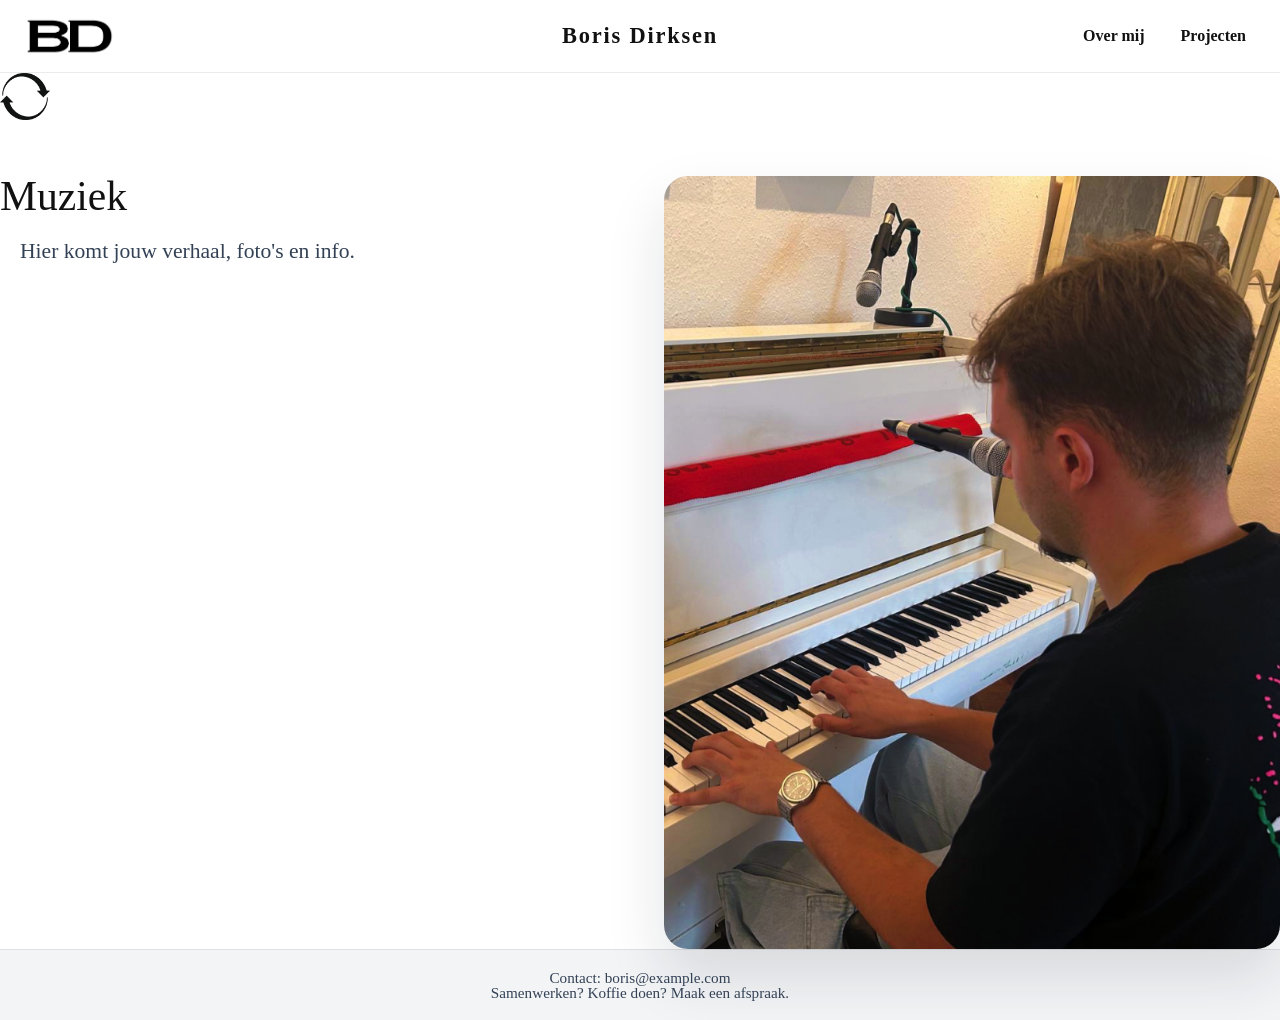
==== muziek.html @ dd3550a6 "Add files via upload" ====
<!DOCTYPE html>
<html lang="nl">

<head>
    <meta charset="UTF-8">
    <meta name="viewport" content="width=device-width, initial-scale=1.0">
    <title>Muziek</title>
    <link rel="stylesheet" href="css/style.css">
    <link rel="stylesheet" href="css/reset.css">
</head>

<body>

    <header class="main-header">
        <a href="index.html" class="brand"><img src="assets/logo-boris.png" alt="Boris Dirksen" class="logo-bd"></a>
        <h1 class="brand">Boris Dirksen</h1>
        <nav class="top-nav">
            <a href="over.html">Over mij</a>
            <a href="projecten.html">Projecten</a>
        </nav>
    </header>

    <main class="music-page">
        <a class="back-link" href="javascript:history.back()"><img src="assets/terugknop.png" alt="" class="terugknop"></a>
        <div class="about-content">
            <div class="about-copy">
                <h1>Muziek</h1>
                <p>Hier komt jouw verhaal, foto's en info.</p>
            </div>
            <div class="about-image">
                <img src="assets/boris.png" alt="Muziek afbeelding">
            </div>
        </div>
    </main>

    <footer class="site-footer">
        <p><strong>Contact:</strong> boris@example.com</p>
        <p>Samenwerken? Koffie doen? Maak een afspraak.</p>
    </footer>

</body>

</html>
---- css/style.css ----
/* Reset */
*,
*::before,
*::after {
    margin: 0;
    padding: 0;
    box-sizing: border-box;
}

html,
body {
    width: 100%;
    min-height: 100%;
    scroll-behavior: smooth;
}

body {
    background: #fff;
    color: #111;
}

a {
    color: inherit;
    text-decoration: none;
}

img {
    display: block;
    width: 100%;
    height: auto;
}

/* Header */
.main-header {
    position: sticky;
    top: 0;
    width: 100%;
    z-index: 1000;
    display: flex;
    justify-content: space-between;
    align-items: center;
    padding: 16px 24px;
    background: rgba(255, 255, 255, 0.78);
    backdrop-filter: blur(12px);
    border-bottom: 1px solid rgba(0, 0, 0, 0.08);
}

.terugknop {
    width: 50px;
    height: 100%;
    display: inline-block;
    transform-origin: center;
    transition: transform 300ms ease-in-out;
}

.terugknop:hover {
    transform: scale(1.2) rotate(720deg);
    /* 3 x 360 = 1080 graden */
}

.main-project-detail {
    max-width: 1300px;
    margin: 0 auto;
}

.brand {
    font-size: 1.4rem;
    font-weight: 800;
    letter-spacing: 0.08em;
}

.main-header>h1.brand {
    font-weight: 800 !important;
    position: absolute;
    left: 50%;
    transform: translateX(-50%);
}

.logo-bd {
    height: 40px;
}

.top-nav {
    display: flex;
    gap: 16px;
}

.top-nav a {
    font-weight: 600;
    color: #111;
    padding: 8px 10px;
    border-radius: 8px;
    transition: background 0.2s ease;
}

.top-nav a:hover {
    background: rgba(0, 0, 0, 0.06);
}

/* Home grid */
.hero-grid {
    display: grid;
    grid-template-columns: repeat(3, 1fr);
    gap: 0;
    width: 100%;
    min-height: calc(100vh - 88px);
}

.titel-pagina {
    font-weight: 800;
    display: flex;
    flex-direction: column;
    align-items: center;
    justify-content: center;
    text-align: center;
    margin: 0px auto 50px auto;
}

.wastewise-image {
    width: 50%;
    max-height: 400px;
    object-fit: cover;
    border-radius: 14px;
    box-shadow: 0 20px 60px rgba(0, 0, 0, 0.15);
    margin: 0 auto;
}

.projects-page {
    padding: 48px 24px 72px;
    max-width: 1300px;
    margin: 0 auto;
}

.watisadd {
    width: 50%;
    margin: 50px auto;
    background: #fff;
    /* optioneel, nodig voor zichtbare schaduw op transparante achtergronden */
    border-radius: 8px;
    /* optioneel, maakt de schaduw vloeiender */
    transition: box-shadow 200ms ease, transform 200ms ease;
}

.watisadd:hover {
    transform: translateY(-4px);
    /* licht optillen voor effect */
}

.about-page {
    padding: 48px 24px 72px;
    max-width: 1300px;
    margin: 0 auto;
}

.project-detail-page {
    padding: 48px 24px 72px;
    max-width: 1300px;
    margin: 0 auto;
}

.about-content {
    display: grid;
    grid-template-columns: 1fr 1fr;
    gap: 48px;
    align-items: start;
    margin-top: 32px;
}

p {
    font-size: 1.55rem;
    line-height: 1.7;
}

.about-copy p {
    color: #334155;
    font-size: 1.35rem;
    line-height: 1.3;
    margin: 20px;
}

.about-copy h1 {
    font-size: 2.6rem;
    margin-bottom: 18px;
}

.about-photo{
    height: 500px;
    width: auto;
    border-radius: 14px;
    box-shadow: 0 20px 60px rgba(0, 0, 0, 0.15);
}

.about-image {
    display: flex;
    align-items: center;
    justify-content: center;
}

.about-image img {
    width: 100%;
    border-radius: 24px;
    box-shadow: 0 28px 60px rgba(15, 23, 42, 0.12);
    object-fit: cover;
}

@media (max-width: 900px) {
    .about-content {
        grid-template-columns: 1fr;
        gap: 32px;
    }
}





.project-detail-grid {
    display: flex;
    flex-direction: column;
    gap: 40px;
    margin-top: 40px;
}

.text-section {
    max-width: 1000px;
    margin: 150px auto;
}

.text-section p {
    font-size: 20px;
    line-height: 1.3;
}

.text-section h2 {
    font-size: 1.6rem;
    margin-bottom: 10px;
}

/* Rij 1 */
.project-detail-grid>.project-detail-copy,
.project-detail-grid>.project-detail-images {
    display: grid;
    gap: 20px;
}

.project-detail-copy p {
    font-size: 20px;
    line-height: 1.3;
}

.copy-p {
    font-size: 20px;
    line-height: 1.3;
    margin-top: 20px;
}

.project-detail-grid {
    display: grid;
    gap: 40px;
}

/* Rij 1: tekst + images */
.project-detail-grid {
    grid-template-columns: 1fr 1fr;
}

.project-detail-images {
    display: flex;
    flex-direction: column;
    gap: 20px;
}

.artikel-image-1 {
    width: auto;
    max-height: 400px;
    border-radius: 10px;
    margin: 0 auto;
}

.artikel-image-2 {
    width: auto;
    max-height: 400px;
    max-width: 700px;
    border-radius: 10px;
    margin: 0 auto;
}

/* Rij 2: 3 images */
.project-gallery {
    display: grid;
    grid-template-columns: repeat(3, 1fr);
    gap: 60px;
    margin: 50px auto;
}

.project-gallery-image {
    width: auto;
    max-height: 400px;
    border-radius: 10px;
    box-shadow: 0 18px 40px rgba(0, 0, 0, 0.18);
}

/* Rij 3: image + tekst */
.project-detail-bottom {
    display: grid;
    grid-template-columns: 1fr 1fr;
    gap: 20px;
}

.project-detail-bottom .image img {
    width: 100%;
}

/* Images algemeen */
img {
    width: 100%;
    height: auto;
    display: block;
}

/* Tablet */
@media (max-width: 900px) {
    .project-gallery {
        grid-template-columns: repeat(2, 1fr);
    }
}

/* Mobiel */
@media (max-width: 600px) {
    .project-detail-grid {
        grid-template-columns: 1fr;
    }

    .project-gallery {
        grid-template-columns: 1fr;
    }

    .project-detail-bottom {
        grid-template-columns: 1fr;
    }

    .project-detail-bottom .image {
        order: -1;
    }
}

.back-link {
    display: inline-flex;
    align-items: center;
    gap: 0.5rem;
    color: #111;
    font-weight: 700;
    margin-bottom: 24px;
    text-decoration: none;
    transition: color 0.2s ease;
}

.back-link:hover {
    color: #000;
}


.project-link {
    display: inline-block;
    margin-top: 28px;
    padding: 14px 24px;
    background: #111;
    color: #fff;
    border-radius: 999px;
    text-decoration: none;
    transition: transform 0.2s ease, background 0.2s ease;
}

.project-link:hover {
    transform: translateY(-2px);
    background: #222;
}

.projects-intro {
    max-width: 720px;
    margin-bottom: 40px;
    position: relative;
    margin: 0 auto;
}

.projects-intro .eyebrow {
    display: inline-block;
    font-size: 0.92rem;
    letter-spacing: 0.2em;
    text-transform: uppercase;
    color: #334155;
}

.projects-intro h1 {
    font-size: clamp(2.6rem, 4vw, 3.8rem);
}

.projects-intro p {
    max-width: 620px;
    color: #334155;
    line-height: 1.8;
}

.projects-grid {
    display: grid;
    grid-template-columns: repeat(2, minmax(0, 1fr));
    gap: 24px;
    margin-bottom: 32px;
}

.project-card {
    position: relative;
    overflow: hidden;
    border-radius: 15px;
    cursor: pointer;
    box-shadow: 0 28px 60px rgba(15, 23, 42, 0.12);
    transition: transform 0.25s ease, box-shadow 0.25s ease;
    min-height: 460px;
    display: flex;
    flex-direction: column;
    background: none;
    width: 100%;
    height: 450px;
    flex: none;
    /* voorkomt stretch in grid */
}

.project-card::before {
    content: '';
    position: absolute;
    inset: 0;
    background: rgba(0, 0, 0, 0.08);
    opacity: 0;
    transition: opacity 0.20s ease-out;
    pointer-events: none;
}

.project-card:hover {
    transform: translateY(-10px);
    box-shadow: 0 34px 72px rgba(15, 23, 42, 0.18);
}

.project-card:hover::before {
    opacity: 1;
}

.project-card img {
    display: block;
    width: 100%;
    height: 100%;
    object-fit: cover;
}

.project-card-content {
    position: absolute;
    inset: 0;
    display: flex;
    align-items: center;
    justify-content: center;
    padding: 28px;
    background: rgba(0, 0, 0, 0.35);
    backdrop-filter: blur(8px);
    opacity: 0;
    transform: translateY(12px);
    transition: opacity 0.3s ease, transform 0.3s ease, background 0.3s ease, backdrop-filter 0.3s ease;
    z-index: 2;
}

.project-card:hover .project-card-content {
    opacity: 1;
    transform: translateY(0);
    background: rgba(0, 0, 0, 0.5);
    backdrop-filter: blur(12px);
}

.project-card-text {
    text-align: center;
    width: 100%;
    display: flex;
    flex-direction: column;
    gap: 16px;
    align-items: center;
}

.project-card-content h2 {
    color: #fff;
    font-size: clamp(3rem, 2.6vw, 2.2rem);
    font-weight: 800;
    text-align: center;
    margin: 0;
    line-height: 1.2;
    text-shadow: 0 10px 24px rgba(0, 0, 0, 0.35);
}

.project-subtitle {
    color: #ffffff;
    font-size: clamp(1rem, 1.1vw, 1rem);
    text-align: center;
    margin: 0;
    padding-top: 15px;
    font-weight: 500;
    letter-spacing: 0.3px;
}

.video-player-container {
    width: 80%;
    border-radius: 24px;
    overflow: hidden;
    background: #000;
    margin: 24px auto 0 auto;
    position: relative;
}

.video-player {
    width: 100%;
    height: auto;
    display: block;
    background: #000;
}

.titel-video{
    margin: 100px auto 0 auto;
    text-align: center;

}

.video-play-btn {
    position: absolute;
    top: 50%;
    left: 50%;
    transform: translate(-50%, -50%);
    width: 80px;
    height: 80px;
    background: rgba(255, 255, 255, 0.95);
    border: none;
    border-radius: 50%;
    cursor: pointer;
    display: flex;
    align-items: center;
    justify-content: center;
    z-index: 10;
    transition: all 0.3s ease;
    box-shadow: 0 8px 32px rgba(0, 0, 0, 0.3);
}

.video-play-btn::after {
    content: '';
    width: 0;
    height: 0;
    border-left: 28px solid #111;
    border-top: 18px solid transparent;
    border-bottom: 18px solid transparent;
    margin-left: 6px;
}

.video-play-btn:hover {
    background: #fff;
    transform: translate(-50%, -50%) scale(1.1);
    box-shadow: 0 12px 40px rgba(0, 0, 0, 0.4);
}





.modal-main {
    width: 100%;
    display: grid;
    grid-template-columns: 2fr 1fr 1fr 1fr;
    min-height: 0;
    overflow: hidden;
}

.modal-gallery {
    justify-content: center;
    align-items: flex-start;
    overflow-x: auto;
    overflow-y: auto;
    min-height: 300px;
}

.modal-gallery-image {
    width: 110%;
    height: 110%;
    object-fit: cover;
    box-shadow: 0 18px 40px rgba(0, 0, 0, 0.18);
}

.modal-copy {
    grid-column: span 3;
    padding: 32px 36px 36px;
    overflow-y: auto;
    min-height: 0;
}

.project-modal {
    position: fixed;
    inset: 0;
    display: none;
    align-items: center;
    justify-content: center;
    padding: 24px;
    z-index: 2000;
}

.project-modal.is-open {
    display: flex;
}

.modal-backdrop {
    position: absolute;
    inset: 0;
    background: rgba(15, 23, 42, 0.72);
}

.modal-inner {
    position: relative;
    width: 80%;
    background: #fff;
    border-radius: 15px;
    box-shadow: 0 40px 120px rgba(15, 23, 42, 0.2);
    overflow-y: auto;
    /* 👈 dit is de key */
    display: flex;
    gap: 0;
    max-height: 90vh;
    z-index: 1;
}

.modal-close {
    position: absolute;
    top: 18px;
    right: 18px;
    width: 42px;
    height: 42px;
    border: none;
    background: rgba(15, 23, 42, 0.08);
    color: #111;
    font-size: 1.6rem;
    line-height: 1;
    border-radius: 50%;
    cursor: pointer;
}

.modal-image img {
    width: 100%;
    height: 100%;
    object-fit: cover;
    min-height: 100%;
}

.modal-copy {
    padding: 36px 36px 44px;
    display: flex;
    flex-direction: column;
    overflow-y: auto;
    min-height: 0;
}

.modal-copy .eyebrow {
    color: #64748b;
    margin-bottom: 18px;
}

.modal-copy h2 {
    font-size: clamp(2.2rem, 3vw, 2.8rem);
    margin: 0 0 18px;
}

.modal-copy p {
    color: #334155;
    font-size: 1rem;
    line-height: 1.8;
    margin-bottom: 28px;
}

.modal-link {
    display: inline-flex;
    align-items: center;
    justify-content: center;
    padding: 14px 24px;
    border-radius: 999px;
    background: #111;
    color: #fff;
    font-weight: 700;
    transition: background 0.25s ease;
}

.modal-link:hover {
    background: #333;
}

.card {
    position: relative;
    width: 100%;
    min-height: 100%;
    height: 100%;
    background-size: cover;
    background-position: center;
    overflow: hidden;
    display: flex;
    align-items: center;
    justify-content: center;
}

.card::after {
    content: '';
    position: absolute;
    inset: 0;
    background: linear-gradient(180deg, rgba(0, 0, 0, 0.05), rgba(0, 0, 0, 0.15));
    transition: background 0.35s ease;
}

.card-text {
    position: absolute;
    left: 50%;
    top: 85%;
    transform: translate(-50%, -50%);
    color: #fff;
    font-size: 2.6rem;
    font-weight: 1000;
    letter-spacing: 0.12em;
    text-transform: uppercase;
    text-align: center;
    line-height: 1.1;
    transition: transform 0.35s ease-out, font-size 0.35s ease-out, left 0.35s ease-out, top 0.35s ease;
    white-space: nowrap;
    text-shadow: 0 2px 8px rgba(0, 0, 0, 0.1);
}

.card.is-hovered::after {
    background: linear-gradient(180deg, rgba(0, 0, 0, 0.08), rgba(0, 0, 0, 0.35));
}

.card.is-hovered .card-text {
    left: 14%;
    top: 80%;
    transform: translateY(-35%) rotate(-90deg);
    transform-origin: left center;
    font-size: 4rem;
    text-align: left;
}

.card,
.card:visited,
.card:active,
.card:hover {
    color: inherit;
    text-decoration: none;
}

.hover-gallery {
    display: grid;
    grid-template-columns: repeat(auto-fit, minmax(200px, 1fr));
    gap: 20px;
    margin: 40px 0;
}

.gallery-item {
    position: relative;
    aspect-ratio: 1;
    background-size: cover;
    background-position: center;
    border-radius: 16px;
    overflow: hidden;
    cursor: pointer;
    box-shadow: 0 8px 24px rgba(15, 23, 42, 0.12);
    transition: transform 0.3s ease;
}

.gallery-item:hover {
    transform: scale(1.02);
}

.gallery-item h3 {
    position: absolute;
    bottom: 0;
    left: 0;
    right: 0;
    background: linear-gradient(transparent, rgba(0, 0, 0, 0.8));
    color: white;
    margin: 0;
    padding: 16px;
    font-size: 1rem;
}

.gallery-lightbox {
    position: fixed;
    inset: 0;
    display: none;
    align-items: center;
    justify-content: center;
    z-index: 3000;
}

.gallery-lightbox.active {
    display: flex;
}

.lightbox-backdrop {
    position: absolute;
    inset: 0;
    background: rgba(15, 23, 42, 0.9);
    cursor: pointer;
}

.lightbox-content {
    position: relative;
    max-width: 85vw;
    max-height: 85vh;
    z-index: 1;
    display: flex;
    align-items: center;
    justify-content: center;
}

#lightboxImage {
    max-width: 100%;
    max-height: 100%;
    border-radius: 24px;
    box-shadow: 0 40px 120px rgba(15, 23, 42, 0.4);
    object-fit: contain;
    transform: scale(0.9);
    transition: transform 0.3s ease;
}

.gallery-lightbox.active #lightboxImage {
    transform: scale(1);
}

.lightbox-close {
    position: absolute;
    top: 20px;
    right: 20px;
    width: 50px;
    height: 50px;
    background: rgba(255, 255, 255, 0.95);
    border: none;
    border-radius: 50%;
    color: #111;
    font-size: 32px;
    cursor: pointer;
    display: flex;
    align-items: center;
    justify-content: center;
    z-index: 2;
    transition: all 0.2s ease;
}

.lightbox-close:hover {
    background: #fff;
    transform: scale(1.1);
}

    padding: 80px 20px;
    text-align: center;
}

.koffie h2 {
    font-size: 2.6rem;
    margin-bottom: 18px;
}

.koffie p {
    max-width: 720px;
    margin: 0 auto;
    color: #333;
    font-size: 1.05rem;
    line-height: 1.7;
}

.project-subtitle {
    text-align: center;
    color: white;
    margin-top: -30px;
    margin-bottom: 40px;
}

.project-hero img {
    width: 80%;
    max-height: 500px;
    object-fit: cover;
    border-radius: 14px;
    box-shadow: 0 20px 60px rgba(0, 0, 0, 0.15);
    margin: 0 auto;
}

.project-detail-copy h2 {
    font-size: 1.6rem;
    margin-bottom: 10px;
}

.project-detail-copy h3 {
    margin-top: 20px;
    font-size: 1.2rem;
    color: #444;
}

.project-detail-copy {
    max-width: 540px;
}

/* Footer */
.site-footer {
    padding: 20px 24px;
    text-align: center;
    background: rgba(243, 244, 246, 0.95);
    border-top: 1px solid rgba(0, 0, 0, 0.08);
    color: #334155;
    font-size: 0.95rem;
}

.hover-gallery {
    display: flex;
    width: 100%;
    height: 500px;
    gap: 10px;
    overflow: hidden;
}

/* standaard smal */
.gallery-item {
    flex: 1;
    height: 100%;
    background-size: cover;
    background-position: center;
    position: relative;
    border-radius: 14px;
    cursor: pointer;
    transition: flex 0.6s ease, filter 0.4s ease;
    filter: brightness(0.9);
}

/* titel */
.gallery-item h3 {
    position: absolute;
    bottom: 20px;
    left: 20px;
    color: white;
    font-size: 1.3rem;
    opacity: 0;
    transform: translateY(10px);
    transition: 0.4s ease;
    text-shadow: 0 10px 30px rgba(0,0,0,0.5);
}

/* ACTIVE (JS zet deze class) */
.gallery-item.active {
    flex: 4;
    filter: brightness(1);
}

.gallery-item.active h3 {
    opacity: 1;
    transform: translateY(0);
}

/* niet-active items krimpen */
.hover-gallery.has-active .gallery-item {
    flex: 0.7;
    filter: brightness(0.5);
}

@media (max-width: 900px) {
    .hero-grid {
        grid-template-columns: 1fr;
        min-height: calc(100vh - 88px);
    }

    .card-text {
        font-size: 2rem;
        left: 50%;
        top: 52%;
        transform: translate(-50%, -50%);
    }

    .card.is-hovered .card-text {
        left: 10%;
        top: 60%;
        transform: translateY(-35%) rotate(-90deg);
        font-size: 2.2rem;
    }

    .projects-grid {
        grid-template-columns: 1fr;
    }

    .modal-inner {
        grid-template-columns: 1fr;
    }

    .modal-image {
        min-height: 220px;
    }
}
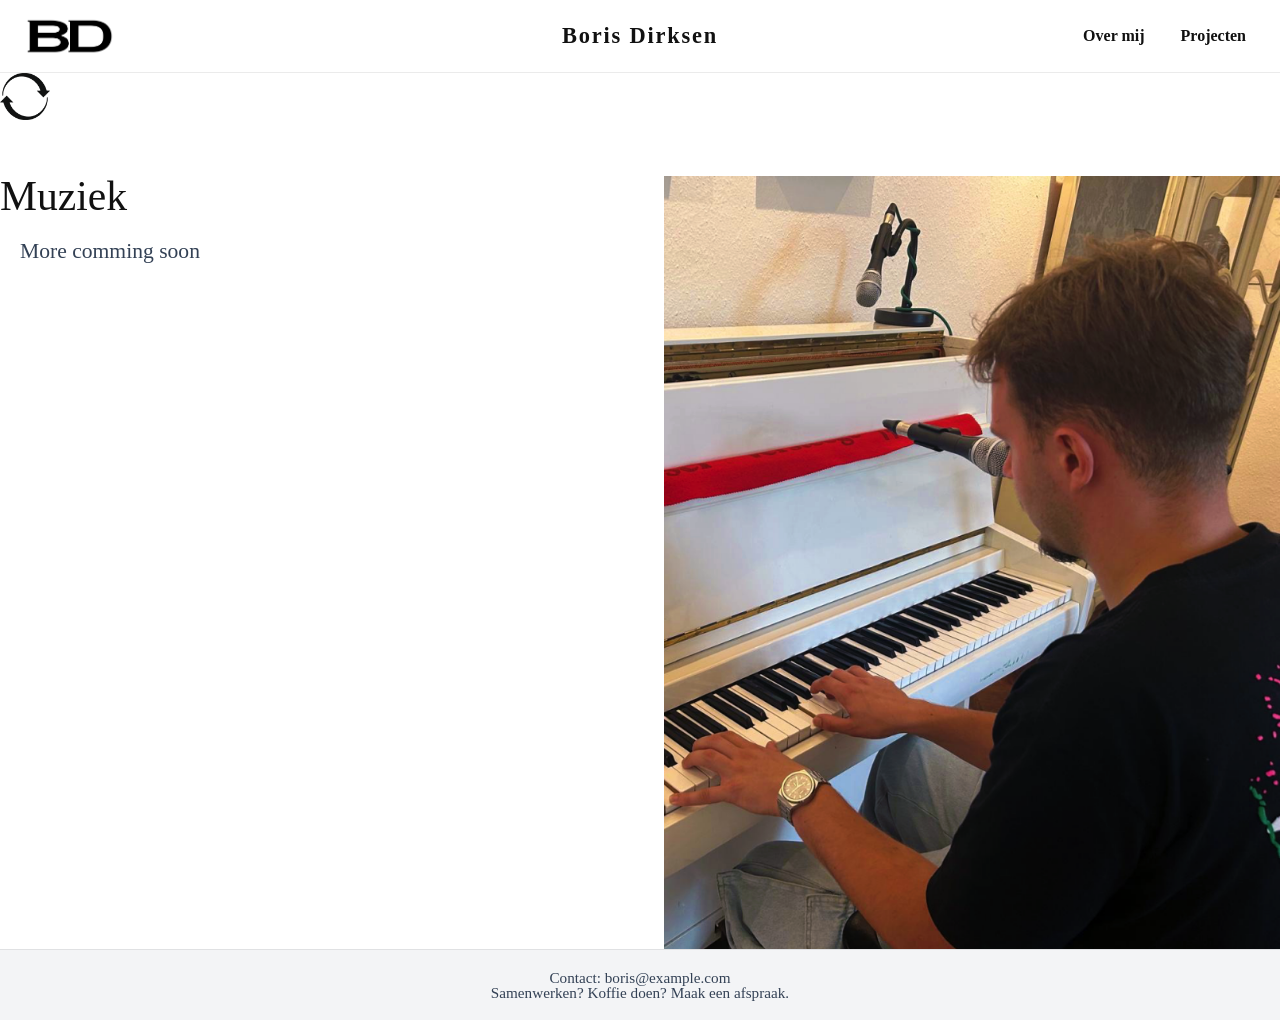
==== commit 980a0e8e: "Add files via upload" ====
--- a/muziek.html
+++ b/muziek.html
@@ -25,10 +25,10 @@
         <div class="about-content">
             <div class="about-copy">
                 <h1>Muziek</h1>
-                <p>Hier komt jouw verhaal, foto's en info.</p>
+                <p>More comming soon</p>
             </div>
-            <div class="about-image">
-                <img src="assets/boris.png" alt="Muziek afbeelding">
+            <div >
+                <img src="assets/boris.png" alt="Muziek afbeelding" class="about-music">
             </div>
         </div>
     </main>
